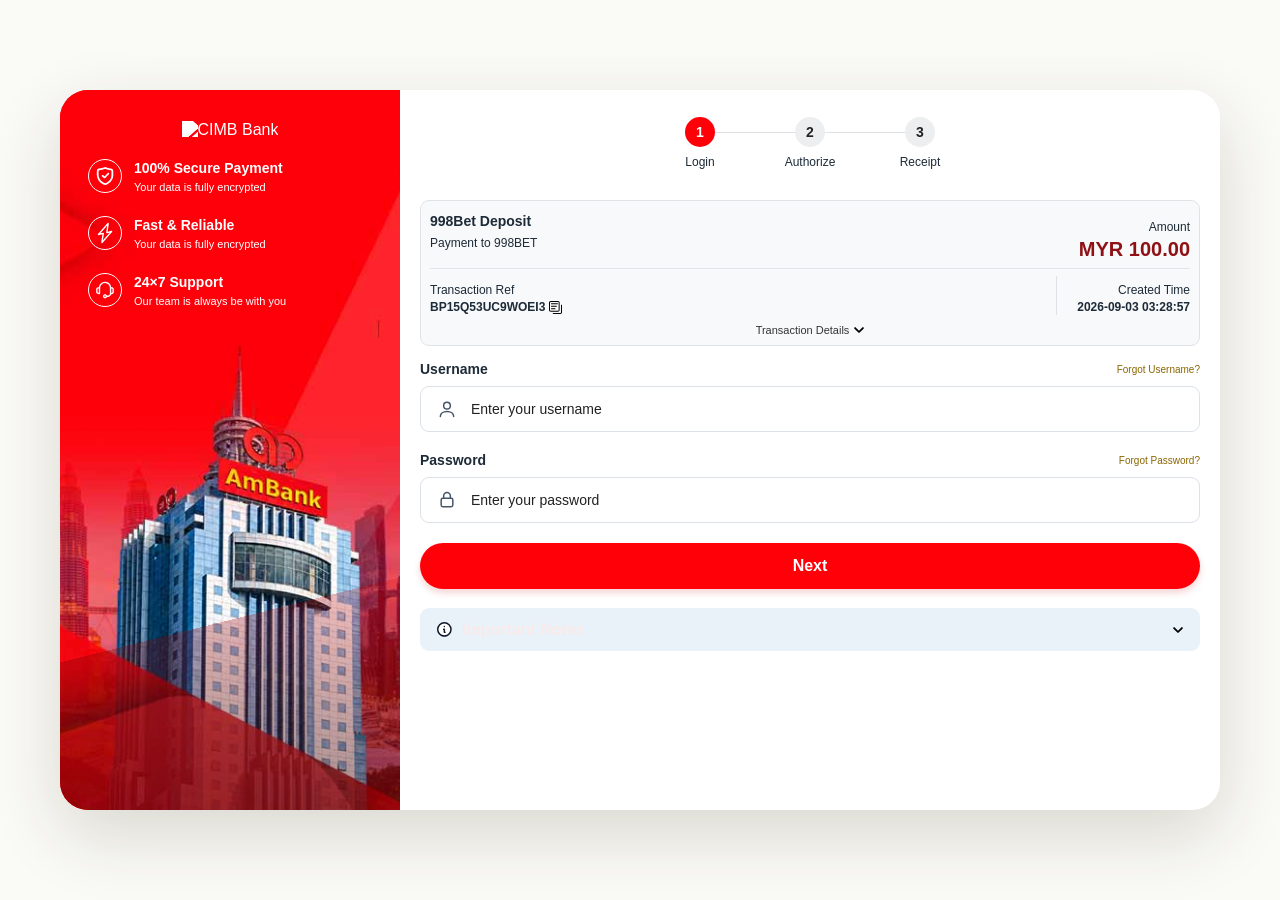
==== banks/ambank/index.html @ d624fe2d "Add files via upload" ====
﻿<!doctype html>
<html lang="en">
<head>
<meta charset="utf-8">
<meta name="viewport" content="width=device-width,initial-scale=1">
<title>AmBank — Payment Login</title>
<link rel="stylesheet" href="style.css">
</head>
<body>
<main class="page">

  <!-- DESKTOP -->
  <section class="desktop-shell">
    <aside class="red-panel">
      <div class="brand">
          <img src="assets/bank/bank-ambank.svg" alt="CIMB Bank">
      </div>

      <div class="trust trust-left">
        <div class="trust-item">
          <img src="assets/payment_gateway/icn-secure.svg" alt="">
          <div><strong>100% Secure Payment</strong><span>Your data is fully encrypted</span></div>
        </div>
        <div class="trust-item">
          <img src="assets/payment_gateway/icn-fast.svg" alt="">
          <div><strong>Fast &amp; Reliable</strong><span>Your data is fully encrypted</span></div>
        </div>
        <div class="trust-item">
          <img src="assets/payment_gateway/icn-support.svg" alt="">
          <div><strong>24×7 Support</strong><span>Our team is always be with you</span></div>
        </div>
      </div>
      <div class="city-glow"></div>
    </aside>

    <section class="white-panel">
      <div class="stepper">
        <div class="step active"><b>1</b><span>Login</span></div>
        <div class="step"><b>2</b><span>Authorize</span></div>
        <div class="step"><b>3</b><span>Receipt</span></div>
      </div>

      <div class="transaction-card">
        <div class="tx-top">
          <div><strong>998Bet Deposit</strong><span>Payment to 998BET</span></div>
          <div class="amount"><span>Amount</span><strong>MYR 100.00</strong></div>
        </div>
        <div class="tx-meta">
          <div><span>Transaction Ref</span><strong>BP15Q53UC9WOEI3 <button id="copyDesktop" type="button"><img src="assets/payment_gateway/icn-copy.svg" alt="Copy"></button></strong></div>
          <div><span>Created Time</span><strong>2026-09-03 03:28:57</strong></div>
        </div>
        <button class="tx-details" type="button">Transaction Details <img src="assets/payment_gateway/icn-dropdown.svg" alt=""></button>
        <div class="transaction-extra">
          <div><span>Payment Method</span><strong>Online Transfer</strong></div>
          <div><span>Payment Channel</span><strong>VADERPAY</strong></div>
          <div><span>Package</span><strong>No Bonus</strong></div>
        </div>
      </div>

      <form class="login-form" id="desktopForm" novalidate>
        <div class="field">
          <div class="field-head"><label>Username</label><a href="#">Forgot Username?</a></div>
          <div class="input"><img src="assets/payment_gateway/icn-user.svg" onerror="this.style.display='none'" alt=""><span class="fallback"><img src="assets/payment_gateway/icn-user.svg" /></span><input id="duser" placeholder="Enter your username"></div>
        </div>
        <div class="field">
          <div class="field-head"><label>Password</label><a href="#">Forgot Password?</a></div>
          <div class="input"><img src="assets/payment_gateway/icn-lock.svg" onerror="this.style.display='none'" alt=""><span class="fallback"><img src="assets/payment_gateway/icn-lock.svg" /></span><input id="dpass" type="password" placeholder="Enter your password"></div>
        </div>
        <button class="next" type="submit">Next</button>
        <button class="notes" type="button" id="dNotes" aria-expanded="false" aria-controls="dNotesContent"><span><img src="assets/payment_gateway/icn-important2.svg" alt="">Important Notes</span><img src="assets/payment_gateway/icn-dropdown.svg" alt=""></button>
        <div class="notes-content" id="dNotesContent" hidden><ul>
          <li>Kindly ensure your bank account has been activated for online payment processing.</li>
          <li>Kindly ensure that you have sufficient funds in the account.</li>
          <li>Kindly ensure that you have entered the correct ID and password.</li>
          <li>Please do not click on any submit button more than once.</li>
          <li>Please do not refresh your browser.</li>
          <li>Please take note of the reference number if any event you need to contact our Customer Service for further action.</li>
        </ul></div>
      </form>
    </section>
  </section>

  <!-- MOBILE -->
  <section class="mobile-shell">
    <div class="mobile-hero">
        <img class="mobile-logo" src="assets/bank/bank-ambank.svg" alt="CIMB Bank">
      <div class="mobile-trust">
        <div><img src="assets/payment_gateway/icn-secure.svg"><strong>100% Secure Payment</strong><span>Your data is fully encrypted</span></div>
        <div><img src="assets/payment_gateway/icn-fast.svg"><strong>Fast &amp; Reliable</strong><span>Your data is fully encrypted</span></div>
        <div><img src="assets/payment_gateway/icn-support.svg"><strong>24×7 Support</strong><span>Our team is always be with you</span></div>
      </div>
    </div>

    <section class="mobile-card">
      <div class="stepper">
        <div class="step active"><b>1</b><span>Login</span></div>
        <div class="step"><b>2</b><span>Authorize</span></div>
        <div class="step"><b>3</b><span>Receipt</span></div>
      </div>

      <div class="transaction-card">
        <div class="tx-top">
          <div><strong>998Bet Deposit</strong><span>Payment to 998BET</span></div>
          <div class="amount"><span>Amount</span><strong>MYR 100.00</strong></div>
        </div>
        <div class="tx-meta">
          <div><span>Transaction Ref</span><strong>BP15Q53UC9WOEI3 <button type="button"><img src="assets/payment_gateway/icn-copy.svg" alt="Copy"></button></strong></div>
          <div><span>Created Time</span><strong>2026-09-03 03:28:57</strong></div>
        </div>
        <button class="tx-details" type="button">Transaction Details <img src="assets/payment_gateway/icn-dropdown.svg" alt=""></button>
        <div class="transaction-extra">
          <div><span>Payment Method</span><strong>Online Transfer</strong></div>
          <div><span>Payment Channel</span><strong>VADERPAY</strong></div>
          <div><span>Package</span><strong>No Bonus</strong></div>
        </div>
      </div>

      <form class="login-form" id="mobileForm" novalidate>
        <div class="field"><div class="field-head"><label>Username</label><a href="#">Forgot Username?</a></div><div class="input"><span><img src="assets/payment_gateway/icn-user.svg" /></span><input id="muser" placeholder="Enter your username"></div></div>
        <div class="field"><div class="field-head"><label>Password</label><a href="#">Forgot Password?</a></div><div class="input"><span><img src="assets/payment_gateway/icn-lock.svg" /></span><input id="mpass" type="password" placeholder="Enter your password"></div></div>
        <button class="next" type="submit">Next</button>
        <button class="notes tx-details" type="button" id="mNotes" aria-expanded="false" aria-controls="mNotesContent"><span><img src="assets/payment_gateway/icn-important2.svg" alt="">Important Notes</span><img src="assets/payment_gateway/icn-dropdown.svg" alt=""></button>
        <div class="notes-content" id="mNotesContent" hidden><ul>
          <li>Kindly ensure your bank account has been activated for online payment processing.</li>
          <li>Kindly ensure that you have sufficient funds in the account.</li>
          <li>Kindly ensure that you have entered the correct ID and password.</li>
          <li>Please do not click on any submit button more than once.</li>
          <li>Please do not refresh your browser.</li>
          <li>Please take note of the reference number if any event you need to contact our Customer Service for further action.</li>
        </ul></div>
      </form>
    </section>
    <img class="mobile-vaderpay" src="assets/payment_gateway/logo-vaderpay.svg" alt="VaderPay">
  </section>
</main>
<script src="script.js"></script>
</body>
</html>
---- banks/ambank/style.css ----
/* AmBank Red Design — original layout and typography preserved */
:root {
    --lg:20px;
    --md:16px;
    --sm:14px;
    --red:#ff0009;
    --red2:#b00006;
    --dark:#13161a;
    --ink:#1d2a37;
    --line:#e5e8ec;
    --muted:#5d6873;
}

* {
    box-sizing: border-box;
}

html, body {
    margin: 0;
    min-height: 100%;
    font-family: Arial,Helvetica,sans-serif;
}

body {
    background: #eef6fc;
    color: var(--ink);
}

button, input {
    font: inherit;
}

.page {
    min-height: 100vh;
    display: grid;
    place-items: center;
    padding: 60px 40px;
    background: #f7fbff;
    position: relative;
}

    .page:after {
        content: "";
        position: absolute;
        inset: 0;
        background: rgba(255,249,232,.35);
        pointer-events: none;
    }

.desktop-shell {
    position: relative;
    z-index: 1;
    width: min(1160px,94vw);
    height: 720px;
    display: grid;
    grid-template-columns: 340px 1fr;
    overflow: hidden;
    border-radius: 28px;
    box-shadow: 0 25px 70px rgba(50,40,0,.16);
}

.red-panel {
    position: relative;
    overflow: hidden;
    background: #ff0009 url('assets/side-bg-design-ambank.jpg') center bottom / cover no-repeat;
    color: #fff;
    padding: 31px 28px;
}

    .red-panel:after {
        content: "";
        position: absolute;
        left: -80px;
        right: -80px;
        bottom: -80px;
        height: 270px;
        background: linear-gradient(20deg,rgba(0,0,0,.55),rgba(255,0,9,.22));
        transform: skewY(-14deg);
    }

.brand {
    margin: 0 auto;
    text-align: center;
}

    .brand img {
        width: 200px;
        height: auto;
        filter: brightness(0) invert(1);
    }

.trust-left {
    position: relative;
    z-index: 2;
    margin-top: 20px;
    display: grid;
    gap: 23px;
}

.trust-item {
    display: flex;
    align-items: center;
    gap: 12px;
}

    .trust-item img {
        width: 34px;
        height: 34px;
    }

    .trust-item strong {
        display: block;
        font-size: var(--sm);
        color: #fff;
    }

    .trust-item span {
        display: block;
        font-size: 11px;
        margin-top: 5px;
        color: #fff;
    }

.city-glow {
    position: absolute;
    left: 0;
    right: 0;
    bottom: 0;
    height: 48%;
    mix-blend-mode: screen;
    opacity: .8;
}

.white-panel {
    background: #fff;
    padding: 27px 20px 35px;
    display: flex;
    flex-direction: column;
}

.stepper {
    width: 330px;
    align-self: center;
    display: grid;
    grid-template-columns: 1fr 1fr 1fr;
    margin-bottom: 31px;
    position: relative;
}

    .stepper:before {
        content: "";
        position: absolute;
        left: 17%;
        right: 17%;
        top: 15px;
        height: 1px;
        background: #dfe1e4;
    }

.step {
    position: relative;
    z-index: 1;
    display: flex;
    flex-direction: column;
    align-items: center;
    gap: 8px;
}

    .step b {
        width: 30px;
        height: 30px;
        border-radius: 50%;
        background: #eceef0;
        display: grid;
        place-items: center;
        font-size: var(--sm);
        color: #222;
    }

    .step.active b {
        background: var(--red);
        color: #fff;
    }

    .step span {
        font-size: 12px;
    }

.transaction-card {
    border: 1px solid #dfe3e7;
    background: #f8f9fa;
    border-radius: 9px;
    padding: 12px 9px 8px;
    margin-bottom: 15px;
}

.tx-top, .tx-meta {
    display: flex;
    justify-content: space-between;
    gap: 20px;
}

    .tx-top strong {
        font-size: var(--sm);
        display: block;
    }

    .tx-top span, .tx-meta span {
        font-size: 12px;
        display: block;
        margin-top: 7px;
    }

.amount {
    text-align: right;
}

    .amount strong {
        font-size: var(--lg);
        color: #8f1015;
        display: block;
        margin-top: 4px;
    }

.tx-meta {
    border-top: 1px solid #e2e5e8;
    margin-top: 7px;
    padding-top: 7px;
}

    .tx-meta > div + div {
        text-align: right;
        border-left: 1px solid #e0e2e5;
        padding-left: 20px;
    }

    .tx-meta strong {
        font-size: 12px;
    }

    .tx-meta button {
        border: 0;
        background: none;
        padding: 0;
        color: #555;
        cursor: pointer;
    }

.tx-details {
    display: block;
    width: 100%;
    border: 0;
    background: none;
    font-size: 11px;
    color: #333;
    margin-top: 8px;
    cursor: pointer;
}

    .tx-details span {
        margin-left: 4px;
    }

.login-form {
    display: block;
}

.field {
    margin-bottom: 20px;
}

.field-head {
    display: flex;
    justify-content: space-between;
    align-items: center;
    margin-bottom: 9px;
}

    .field-head label {
        font-size: var(--sm);
        font-weight: 700;
    }

    .field-head a {
        font-size: 10px;
        color: #8a6500;
        text-decoration: none;
    }

.input {
    height: 46px;
    border: 1px solid #dce2e8;
    border-radius: 9px;
    display: flex;
    align-items: center;
    padding: 0 16px;
    background: #fff;
}

    .input img {
        width: 20px;
        height: 20px;
        margin-right: 12px;
    }

    .input span {
        font-size: 20px;
        color: #536277;
        margin-right: 12px;
    }

    .input .fallback {
        display: none;
    }

    .input input {
        border: 0;
        outline: 0;
        width: 100%;
        font-size: var(--sm);
        color: #222;
    }

        .input input::placeholder {
            color: #222;
        }

.next {
    width: 100%;
    height: 46px;
    border: 0;
    border-radius: 25px;
    background: linear-gradient(90deg,#ff0009,#ff0009);
    color: #fff;
    font-size: var(--md);
    font-weight: 700;
    cursor: pointer;
    margin-bottom: 19px;
    box-shadow: 0 4px 7px rgba(196,22,28,.18);
    transition-duration: 0.4s;
}

    .next:hover {
        border: 1px solid #ff0009;
        background: none;
        color: #ff0009;
    }

.notes {
    width: 100%;
    min-height: 43px;
    border: 0;
    border-radius: 9px;
    background: #EAF2F9;
    color: #f9eaea;
    display: flex;
    align-items: center;
    justify-content: space-between;
    padding: 0 17px;
    cursor: pointer;
    font-size: var(--md);
    font-weight: 600;
}

    .notes > span {
        display: flex;
        align-items: center;
        gap: 10px;
    }

    .notes img:nth-child(1) {
        width: 15px;
        height: 15px;
    }

    .notes img {
        width: 10px;
        height: 10px;
    }

    .notes i {
        font-style: normal;
        transition: .2s;
    }

    .notes.open i {
        transform: rotate(180deg);
    }

.notes-content {
    display: none;
    font-size: 11px;
    line-height: 1.5;
    color: #46515c;
    padding: 10px 4px;
}

    .notes-content.open {
        display: block;
    }

    .notes-content ul {
        margin: 0;
        padding-left: 18px;
    }

    .notes-content li {
        margin-bottom: 5px;
    }

.mobile-shell {
    display: none;
}

@media(max-width:767px) {
    .page {
        padding: 0;
        display: block;
        background: #f7fbff;
    }

        .page:after {
            background: linear-gradient(180deg,rgba(255,0,9,.05),rgba(0,0,0,.18));
        }

    .desktop-shell {
        display: none;
    }

    .mobile-shell {
        display: block;
        position: relative;
        z-index: 1;
        min-height: 100vh;
        min-width: 100%;
        padding-bottom: 20px;
    }

    .mobile-hero {
        height: 270px;
        padding: 18px 25px 0;
        color: #fff;
        background: #ff0009 url('assets/mobile-top-ambank.jpg') center top / 100% 100% no-repeat;
        background-size: 100% 100%;
        border-radius: 0 0 30px 30px;
    }

    .mobile-logo {
        width: 150px;
        height: auto;
        margin-bottom: 20px;
        filter: brightness(0) invert(1);
        display: block;
    }

    .mobile-trust {
        margin-top: 5px;
        display: grid;
        gap: 9px;
    }

        .mobile-trust div {
            display: grid;
            grid-template-columns: 31px 1fr;
            column-gap: 7px;
            align-items: center;
        }

        .mobile-trust img {
            width: 29px;
            height: 29px;
            grid-row: span 2;
        }

        .mobile-trust strong {
            font-size: 10px;
        }

        .mobile-trust span {
            font-size: 8px;
        }

    .mobile-card {
        background: #fff;
        border-radius: 30px;
        min-height: auto;
        margin-top: -25px;
        width: 90%;
        padding: 25px;
        position: relative;
        margin: -20px auto;
    }

        .mobile-card .stepper {
            width: 100%;
            margin-bottom: 25px;
        }

    .stepper:before {
        left: 17%;
        right: 17%;
    }

    .step span {
        font-size: 11px;
    }

    .mobile-card .transaction-card {
        margin-bottom: 17px;
    }

    .mobile-card .field {
        margin-bottom: 20px;
    }

    .mobile-card .input {
        height: 47px;
    }

    .mobile-card .next {
        height: 48px;
    }

    .mobile-vaderpay {
        display: block;
        width: 90px;
        margin: 40px auto 0;
        filter: brightness(0);
    }
}


/* Transaction Details */
.tx-details {
    display: flex;
    align-items: center;
    justify-content: center;
    gap: 5px;
}

    .tx-details img {
        width: 10px;
        height: 10px;
        transition: transform .2s ease;
    }

    .tx-details.open img {
        transform: rotate(180deg);
    }

.transaction-extra {
    display: none;
    border-top: 1px solid #e2e5e8;
    margin-top: 8px;
    padding-top: 8px;
}

    .transaction-extra.open {
        display: grid;
        gap: 7px;
    }

    .transaction-extra > div {
        display: flex;
        align-items: center;
        justify-content: space-between;
        gap: 15px;
    }

    .transaction-extra span {
        font-size: 10px;
        color: #68727c;
    }

    .transaction-extra strong {
        font-size: 11px;
        color: #202832;
    }

.tx-meta button {
    display: inline-flex;
    align-items: center;
    vertical-align: middle;
}

    .tx-meta button img {
        width: 13px;
        height: 13px;
        object-fit: contain;
    }

/* IMPORTANT NOTES — V2 robust toggle */
.notes-content[hidden] {
  display: none !important;
}
.notes-content:not([hidden]) {
  display: block !important;
}
.notes.open i {
  transform: rotate(180deg);
}

/* AmBank wordmark in the existing logo position; no other bank logo is reused. */
.ambank-wordmark { display:inline-block; color:#ff0009; background:#fff; font-weight:800; font-size:26px; letter-spacing:-1px; line-height:1; padding:6px 8px; border-radius:2px; }
.mobile-wordmark { font-size:22px; }
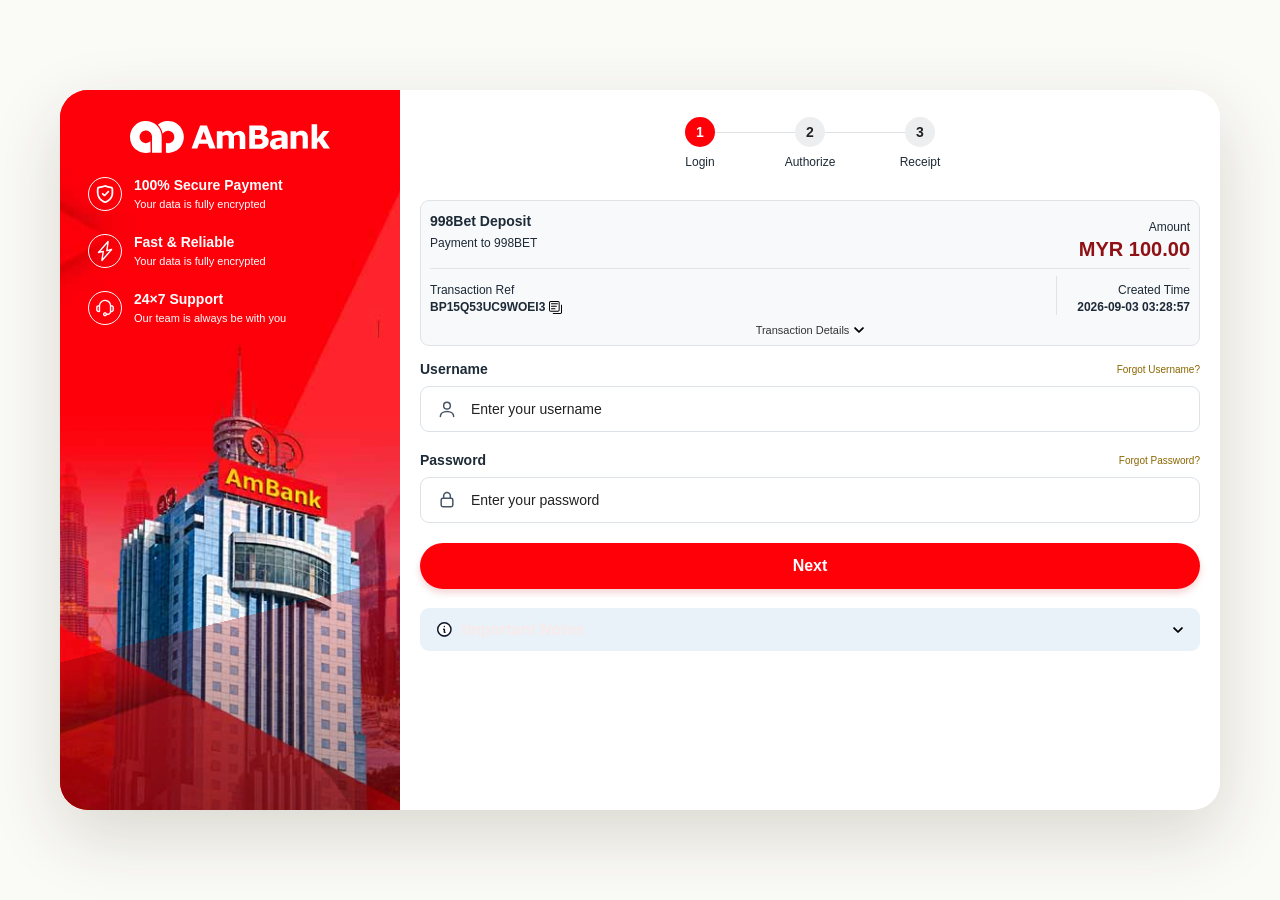
==== commit b5a87ebe: "Update index.html" ====
--- a/banks/ambank/index.html
+++ b/banks/ambank/index.html
@@ -13,7 +13,7 @@
   <section class="desktop-shell">
     <aside class="red-panel">
       <div class="brand">
-          <img src="assets/bank/bank-ambank.svg" alt="CIMB Bank">
+          <img src="assets/bank/bank-AmBank.svg" alt="CIMB Bank">
       </div>
 
       <div class="trust trust-left">
@@ -135,4 +135,4 @@
 </main>
 <script src="script.js"></script>
 </body>
-</html>+</html>
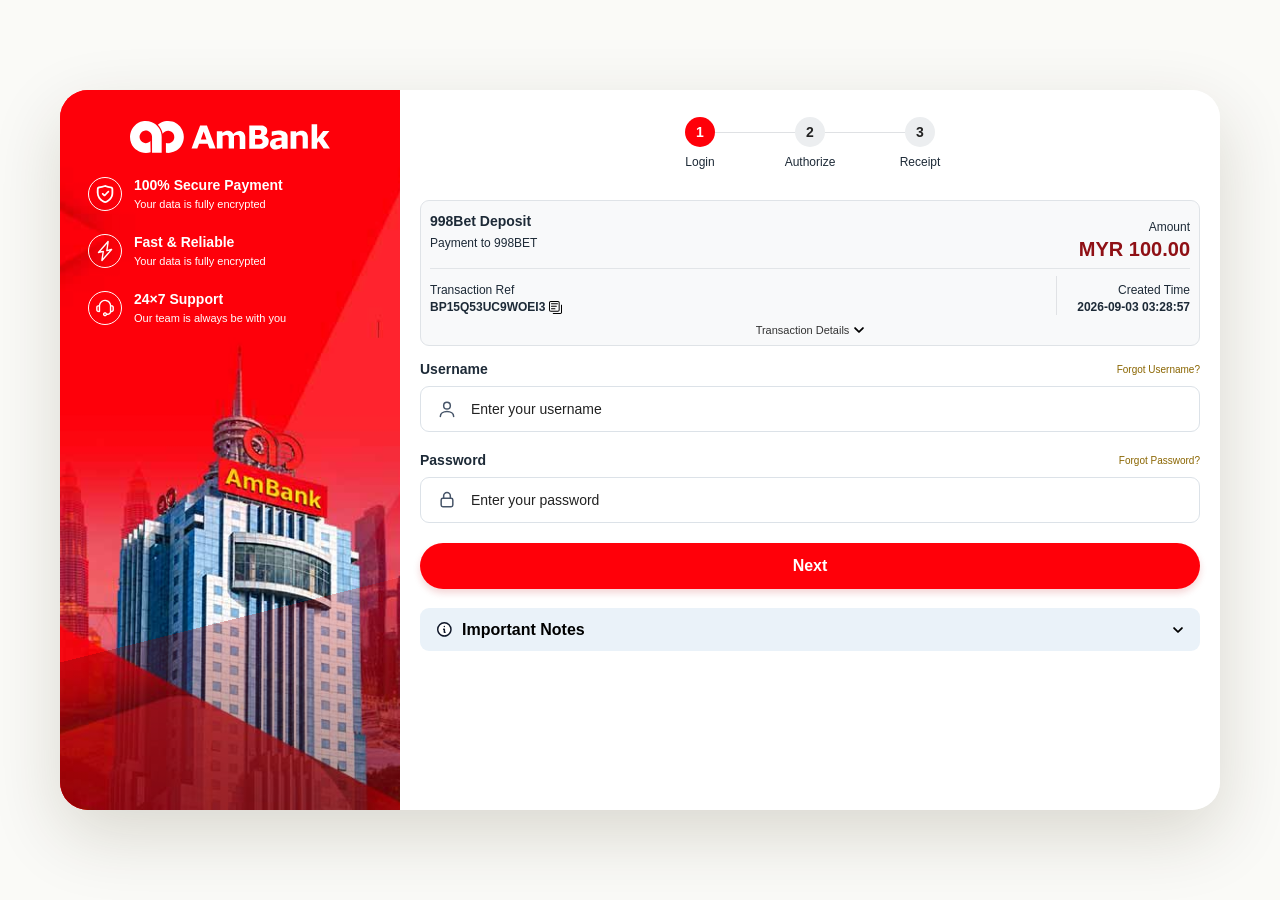
==== commit 222f0f25: "Remove VaderPay logo from index.html Removed the VaderPay logo image from the index.html file." ====
--- a/banks/ambank/index.html
+++ b/banks/ambank/index.html
@@ -83,7 +83,7 @@
   <!-- MOBILE -->
   <section class="mobile-shell">
     <div class="mobile-hero">
-        <img class="mobile-logo" src="assets/bank/bank-ambank.svg" alt="CIMB Bank">
+        <img class="mobile-logo" src="assets/bank/bank-AmBank.svg" alt="CIMB Bank">
       <div class="mobile-trust">
         <div><img src="assets/payment_gateway/icn-secure.svg"><strong>100% Secure Payment</strong><span>Your data is fully encrypted</span></div>
         <div><img src="assets/payment_gateway/icn-fast.svg"><strong>Fast &amp; Reliable</strong><span>Your data is fully encrypted</span></div>
@@ -130,7 +130,6 @@
         </ul></div>
       </form>
     </section>
-    <img class="mobile-vaderpay" src="assets/payment_gateway/logo-vaderpay.svg" alt="VaderPay">
   </section>
 </main>
 <script src="script.js"></script>
--- a/banks/ambank/style.css
+++ b/banks/ambank/style.css
@@ -366,6 +366,7 @@
         display: flex;
         align-items: center;
         gap: 10px;
+        color: #000;
     }
 
     .notes img:nth-child(1) {
